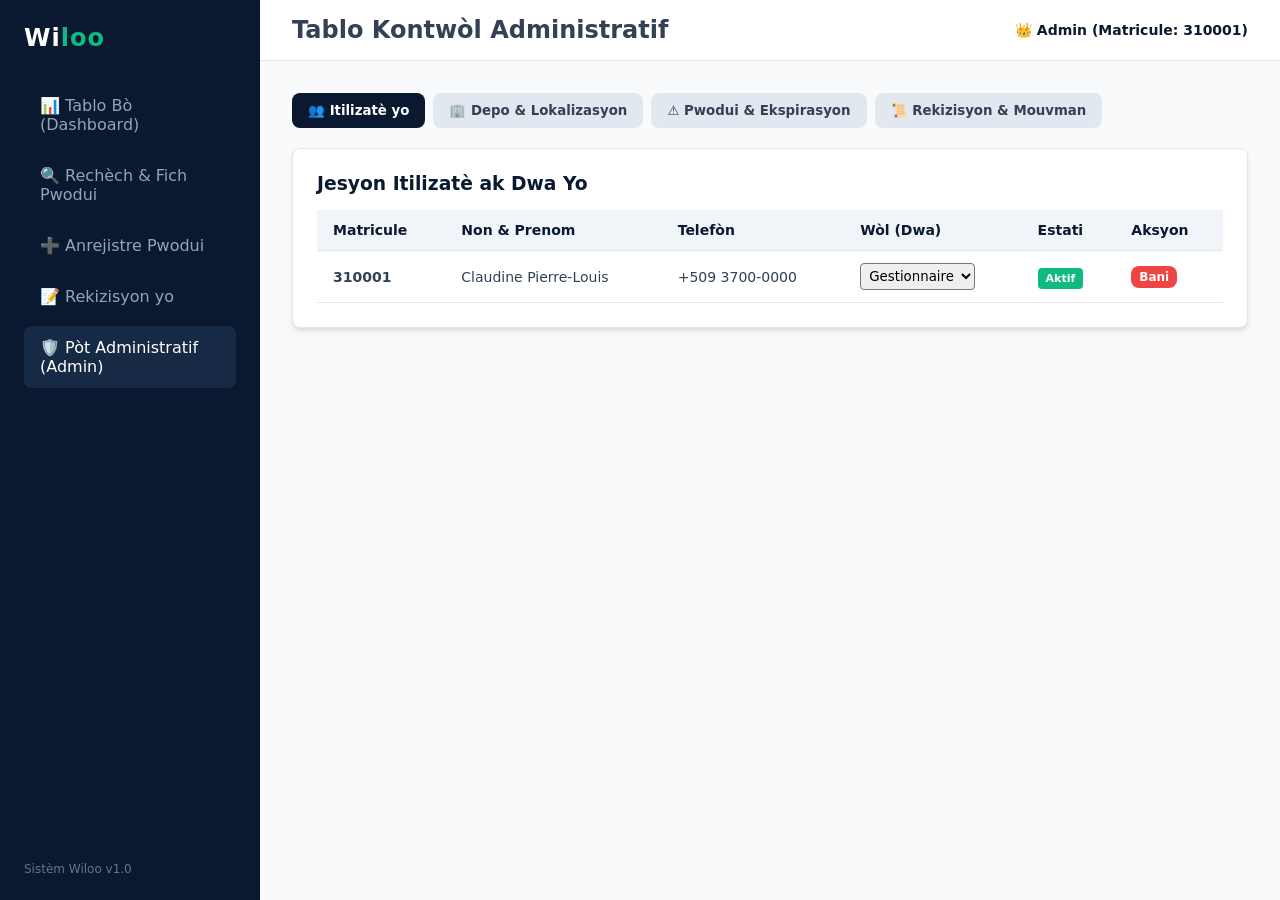
==== admin.html @ 1628a0ec "Create admin.html for administrative panel Added a complete HTML structure for the administrative pa" ====
<!DOCTYPE html>
<html lang="ht">
<head>
    <meta charset="UTF-8">
    <meta name="viewport" content="width=device-width, initial-scale=1.0">
    <title>Wiloo - Tablo Kontwòl Administratif (Admin Panel)</title>
    <link rel="stylesheet" href="assets/css/style.css">
    <style>
        .admin-section { margin-bottom: 32px; }
        .badge-active { background-color: var(--accent-green); color: white; padding: 4px 8px; border-radius: 4px; font-size: 11px; font-weight: 600; }
        .badge-banned { background-color: var(--danger-red); color: white; padding: 4px 8px; border-radius: 4px; font-size: 11px; font-weight: 600; }
        .tab-buttons { display: flex; gap: 8px; margin-bottom: 20px; flex-wrap: wrap; }
        .tab-btn { background-color: var(--border-color); color: var(--text-main); border: none; padding: 10px 16px; border-radius: var(--radius); cursor: pointer; font-weight: 600; }
        .tab-btn.active { background-color: var(--primary-navy); color: white; }
    </style>
</head>
<body>

    <!-- SIDEBAR -->
    <aside>
        <div class="logo-area">
            <h1>Wi<span>loo</span></h1>
            <nav>
                <a href="index.html">📊 Tablo Bò (Dashboard)</a>
                <a href="produit.html">🔍 Rechèch & Fich Pwodui</a>
                <a href="nouvo-pwodui.html">➕ Anrejistre Pwodui</a>
                <a href="requisitions.html">📝 Rekizisyon yo</a>
                <a href="admin.html" class="active">🛡️ Pòt Administratif (Admin)</a>
            </nav>
        </div>
        <div class="user-footer" style="font-size: 12px; color: #64748B;">
            Sistèm Wiloo v1.0
        </div>
    </aside>

    <!-- MAIN SECTION -->
    <main>
        <header>
            <h2>Tablo Kontwòl Administratif</h2>
            <div class="user-profile">
                👑 Admin (Matricule: 310001)
            </div>
        </header>

        <div class="content-body">
            
            <!-- MENU 3N 3ONGLET POU EVITE TÈP PAJ -->
            <div class="tab-buttons">
                <button class="tab-btn active" onclick="chanjeTab(event, 'usersTab')">👥 Itilizatè yo</button>
                <button class="tab-btn" onclick="chanjeTab(event, 'localisationsTab')">🏢 Depo & Lokalizasyon</button>
                <button class="tab-btn" onclick="chanjeTab(event, 'produitsTab')">⚠️ Pwodui & Ekspirasyon</button>
                <button class="tab-btn" onclick="chanjeTab(event, 'suiviTab')">📜 Rekizisyon & Mouvman</button>
            </div>

            <!-- 1. TAB ITILIZATÈ YO -->
            <div id="usersTab" class="admin-tab-content">
                <div class="card">
                    <h3 style="color: var(--primary-navy); margin-bottom: 16px;">Jesyon Itilizatè ak Dwa Yo</h3>
                    <table>
                        <thead>
                            <tr>
                                <th>Matricule</th>
                                <th>Non & Prenom</th>
                                <th>Telefòn</th>
                                <th>Wòl (Dwa)</th>
                                <th>Estati</th>
                                <th>Aksyon</th>
                            </tr>
                        </thead>
                        <tbody>
                            <tr>
                                <td><strong>310001</strong></td>
                                <td>Claudine Pierre-Louis</td>
                                <td>+509 3700-0000</td>
                                <td><select style="padding: 4px; border-radius: 4px;"><option>Admin</option><option selected>Gestionnaire</option><option>Magasinier</option></select></td>
                                <td><span class="badge-active">Aktif</span></td>
                                <td>
                                    <button class="btn" style="background-color: var(--danger-red); color: white; padding: 4px 8px; font-size: 12px;">Bani</button>
                                </td>
                            </tr>
                        </tbody>
                    </table>
                </div>
            </div>

            <!-- 2. TAB LOKALIZASYON / DEPO -->
            <div id="localisationsTab" class="admin-tab-content" style="display: none;">
                <div class="card">
                    <h3 style="color: var(--primary-navy); margin-bottom: 16px;">Kontwòl Depo ak Zòn Stockaj</h3>
                    
                    <div style="margin-bottom: 20px; display: flex; gap: 12px;">
                        <input type="text" placeholder="Non nouvo depo a..." style="padding: 8px; border-radius: var(--radius); border: 1px solid var(--border-color); flex: 1;">
                        <button class="btn btn-primary">+ Ajoute yon Depo</button>
                    </div>

                    <table>
                        <thead>
                            <tr>
                                <th>ID</th>
                                <th>Non Depo / Lokalizasyon</th>
                                <th>Tip Zòn</th>
                                <th>Aksyon</th>
                            </tr>
                        </thead>
                        <tbody>
                            <tr>
                                <td>1</td>
                                <td>Depo Prensipal A</td>
                                <td>Depot</td>
                                <td>
                                    <button class="btn" style="background-color: var(--danger-red); color: white; padding: 4px 8px; font-size: 12px;">Enfim / Bani Depo</button>
                                </td>
                            </tr>
                            <tr>
                                <td>2</td>
                                <td>Pwen Vant Caisse</td>
                                <td>Zone Transit</td>
                                <td>
                                    <button class="btn" style="background-color: var(--danger-red); color: white; padding: 4px 8px; font-size: 12px;">Enfim / Bani Depo</button>
                                </td>
                            </tr>
                        </tbody>
                    </table>
                </div>
            </div>

            <!-- 3. TAB PWODUI & EKSPIRASYON -->
            <div id="produitsTab" class="admin-tab-content" style="display: none;">
                <div class="card">
                    <h3 style="color: var(--primary-navy); margin-bottom: 16px;">Pwodui ki Ekspire & Kontwòl Katalog</h3>
                    <p style="color: var(--danger-red); font-size: 13px; margin-bottom: 16px;">⚠️ Lis pwodui sa yo depase dat peremption yo oswa prèt pou ekspire:</p>
                    
                    <table>
                        <thead>
                            <tr>
                                <th>Kòd Pwodui</th>
                                <th>Non Pwodui</th>
                                <th>Nimewo Lot</th>
                                <th>Dat Ekspirasyon</th>
                                <th>Aksyon Administratif</th>
                            </tr>
                        </thead>
                        <tbody>
                            <tr>
                                <td><strong>MED-2026-0002</strong></td>
                                <td>Paracetamol Bwat</td>
                                <td>LOT-EXP-88</td>
                                <td style="color: var(--danger-red); font-weight: 700;">2026-01-10 (Ekspire)</td>
                                <td>
                                    <button class="btn" style="background-color: var(--danger-red); color: white; padding: 4px 8px; font-size: 12px;">Retire / Delete Pwodui</button>
                                </td>
                            </tr>
                        </tbody>
                    </table>
                </div>
            </div>

            <!-- 4. TAB REKIZISYON AK MOUVMAN -->
            <div id="suiviTab" class="admin-tab-content" style="display: none;">
                <div class="card" style="margin-bottom: 24px;">
                    <h3 style="color: var(--primary-navy); margin-bottom: 16px;">Rekizisyon ki Fèt yo</h3>
                    <table>
                        <thead>
                            <tr>
                                <th>N° Rekizisyon</th>
                                <th>Moun ki Mande l</th>
                                <th>Dat Demann</th>
                                <th>Estati</th>
                            </tr>
                        </thead>
                        <tbody>
                            <tr>
                                <td>REQ-2026-0001</td>
                                <td>310001 - Claudine</td>
                                <td>2026-06-07</td>
                                <td><span style="color: #D97706; font-weight: 600;">An Attant</span></td>
                            </tr>
                        </tbody>
                    </table>
                </div>

                <div class="card">
                    <h3 style="color: var(--primary-navy); margin-bottom: 16px;">Istwa Mouvman Stock yo (Traçabilité)</h3>
                    <table>
                        <thead>
                            <tr>
                                <th>ID Atik</th>
                                <th>Tip Mouvman</th>
                                <th>Kantite</th>
                                <th>Dat ak Lè</th>
                            </tr>
                        </thead>
                        <tbody>
                            <tr>
                                <td>MAN-2026-0001</td>
                                <td><span style="color: var(--accent-green); font-weight: 600;">ENTREE</span></td>
                                <td>100 Sak</td>
                                <td>2026-06-01 14:30</td>
                            </tr>
                        </tbody>
                    </table>
                </div>
            </div>

        </div>
    </main>

    <!-- SCRIPT POU CHANJE ONGLET YO -->
    <script>
        function chanjeTab(evt, tabName) {
            const contents = document.getElementsByClassName("admin-tab-content");
            for (let i = 0; i < contents.length; i++) {
                contents[i].style.display = "none";
            }
            const buttons = document.getElementsByClassName("tab-btn");
            for (let i = 0; i < buttons.length; i++) {
                buttons[i].className = buttons[i].className.replace(" active", "");
            }
            document.getElementById(tabName).style.display = "block";
            evt.currentTarget.className += " active";
        }
    </script>
</body>
</html>
---- assets/css/style.css ----
/* ===================================================================
   WILOO DESIGN SYSTEM & UX STANDARDS
   =================================================================== */

:root {
    --primary-navy: #0A192F;      /* Bleu Marine Prensipal */
    --secondary-navy: #172A45;    /* Bleu Marine Dòmi / Hover */
    --accent-green: #10B981;      /* Vèt Endikatè & Siksè */
    --accent-green-hover: #059669;
    --bg-light: #F8FAFC;          /* Blan / Gris trè klè pou Background */
    --card-bg: #FFFFFF;           /* Blan Pòp pou Kat ak Tablo */
    --text-main: #334155;         /* Tèks nòmal (Dark Slate) */
    --text-muted: #64748B;        /* Tèks segondè */
    --danger-red: #EF4444;        /* Pou alèt oswa anilasyon */
    --border-color: #E2E8F0;
    --radius: 8px;
    --shadow: 0 4px 6px -1px rgba(0, 0, 0, 0.1), 0 2px 4px -1px rgba(0, 0, 0, 0.06);
}

* {
    box-sizing: border-box;
    margin: 0;
    padding: 0;
    font-family: 'Segoe UI', system-ui, -apple-system, sans-serif;
}

body {
    background-color: var(--bg-light);
    color: var(--text-main);
    display: flex;
    height: 100vh;
    overflow: hidden;
}

/* --- SIDEBAR (Navigasyon an Bèf) --- */
aside {
    width: 260px;
    background-color: var(--primary-navy);
    color: #FFFFFF;
    display: flex;
    flex-direction: column;
    justify-content: space-between;
    padding: 24px;
}

aside .logo-area h1 {
    font-size: 24px;
    font-weight: 700;
    letter-spacing: 1px;
    color: #FFFFFF;
    margin-bottom: 32px;
}

aside .logo-area h1 span {
    color: var(--accent-green);
}

aside nav a {
    display: flex;
    align-items: center;
    gap: 12px;
    color: #94A3B8;
    text-decoration: none;
    padding: 12px 16px;
    border-radius: var(--radius);
    margin-bottom: 8px;
    font-weight: 500;
    transition: all 0.2s ease;
}

aside nav a:hover, aside nav a.active {
    background-color: var(--secondary-navy);
    color: #FFFFFF;
}

/* --- MAIN CONTENT AREA --- */
main {
    flex: 1;
    display: flex;
    flex-direction: column;
    overflow-y: auto;
}

header {
    background-color: var(--card-bg);
    padding: 16px 32px;
    border-bottom: 1px solid var(--border-color);
    display: flex;
    justify-content: space-between;
    align-items: center;
}

header .user-profile {
    font-size: 14px;
    font-weight: 600;
    color: var(--primary-navy);
}

.content-body {
    padding: 32px;
}

/* --- BUTTONS & CONTROLS (UX Focus) --- */
.btn {
    display: inline-flex;
    align-items: center;
    justify-content: center;
    gap: 8px;
    padding: 10px 20px;
    font-size: 14px;
    font-weight: 600;
    border-radius: var(--radius);
    border: none;
    cursor: pointer;
    transition: background-color 0.2s;
}

.btn-primary {
    background-color: var(--accent-green);
    color: #FFFFFF;
}

.btn-primary:hover {
    background-color: var(--accent-green-hover);
}

.btn-navy {
    background-color: var(--primary-navy);
    color: #FFFFFF;
}

.btn-navy:hover {
    background-color: var(--secondary-navy);
}

/* --- TABLES & CARDS --- */
.card {
    background-color: var(--card-bg);
    border-radius: var(--radius);
    box-shadow: var(--shadow);
    padding: 24px;
    border: 1px solid var(--border-color);
}

table {
    width: 100%;
    border-collapse: collapse;
    margin-top: 16px;
}

th, td {
    padding: 12px 16px;
    text-align: left;
    border-bottom: 1px solid var(--border-color);
    font-size: 14px;
}

th {
    background-color: #F1F5F9;
    color: var(--primary-navy);
    font-weight: 600;
}
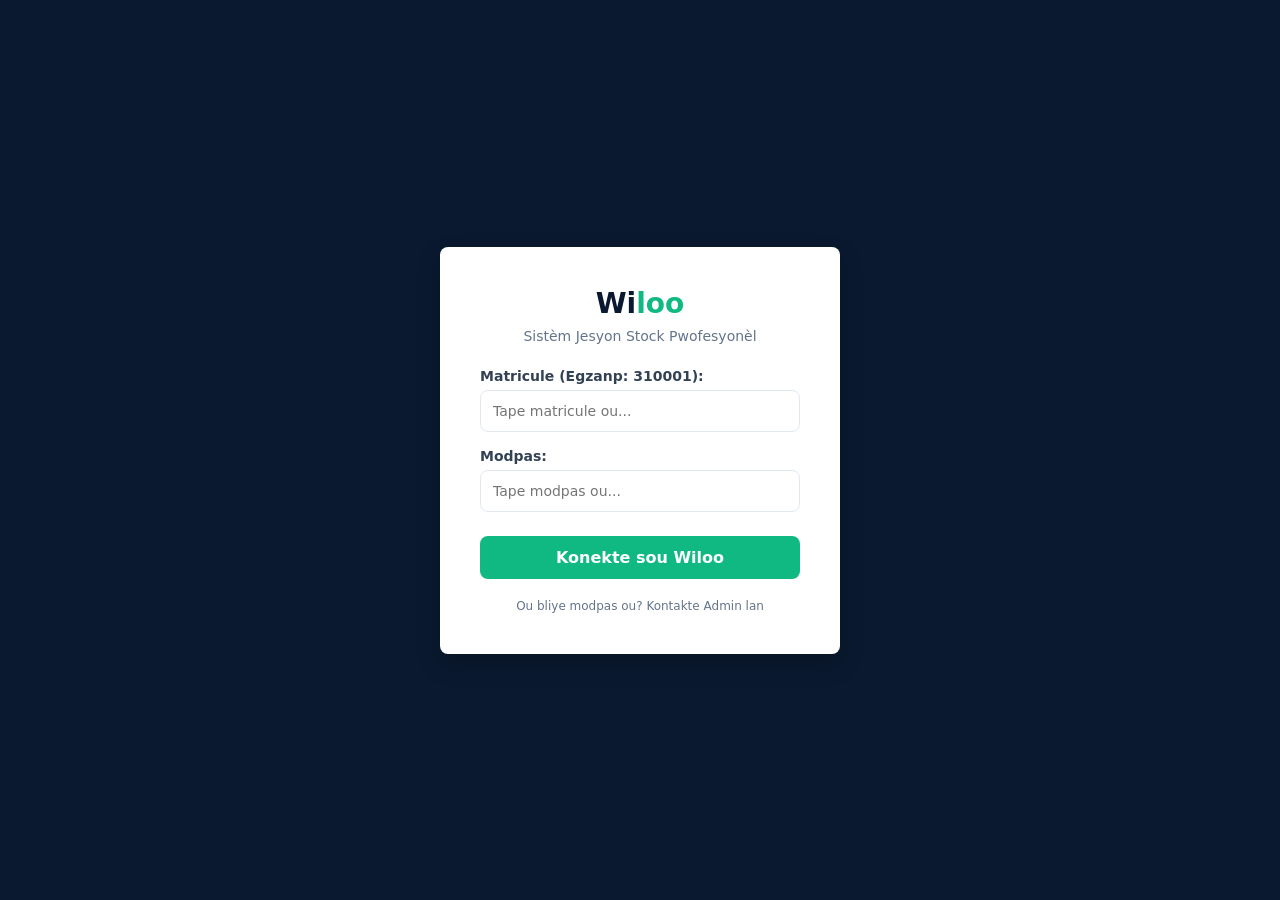
==== commit 0229f66f: "Update admin.html" ====
--- a/admin.html
+++ b/admin.html
@@ -3,10 +3,9 @@
 <head>
     <meta charset="UTF-8">
     <meta name="viewport" content="width=device-width, initial-scale=1.0">
-    <title>Wiloo - Tablo Kontwòl Administratif (Admin Panel)</title>
+    <title>Wiloo - Pòt Administratif (Admin)</title>
     <link rel="stylesheet" href="assets/css/style.css">
     <style>
-        .admin-section { margin-bottom: 32px; }
         .badge-active { background-color: var(--accent-green); color: white; padding: 4px 8px; border-radius: 4px; font-size: 11px; font-weight: 600; }
         .badge-banned { background-color: var(--danger-red); color: white; padding: 4px 8px; border-radius: 4px; font-size: 11px; font-weight: 600; }
         .tab-buttons { display: flex; gap: 8px; margin-bottom: 20px; flex-wrap: wrap; }
@@ -22,10 +21,10 @@
             <h1>Wi<span>loo</span></h1>
             <nav>
                 <a href="index.html">📊 Tablo Bò (Dashboard)</a>
-                <a href="produit.html">🔍 Rechèch & Fich Pwodui</a>
+                <a href="produit.html">🔍 Rechèch & Liste Pwodui</a>
                 <a href="nouvo-pwodui.html">➕ Anrejistre Pwodui</a>
                 <a href="requisitions.html">📝 Rekizisyon yo</a>
-                <a href="admin.html" class="active">🛡️ Pòt Administratif (Admin)</a>
+                <a href="admin.html" class="active">🛡️ Admin</a>
             </nav>
         </div>
         <div class="user-footer" style="font-size: 12px; color: #64748B;">
@@ -38,165 +37,79 @@
         <header>
             <h2>Tablo Kontwòl Administratif</h2>
             <div class="user-profile">
-                👑 Admin (Matricule: 310001)
+                👑 Admin
             </div>
         </header>
 
         <div class="content-body">
             
-            <!-- MENU 3N 3ONGLET POU EVITE TÈP PAJ -->
             <div class="tab-buttons">
-                <button class="tab-btn active" onclick="chanjeTab(event, 'usersTab')">👥 Itilizatè yo</button>
+                <button class="tab-btn active" onclick="chanjeTab(event, 'produitsTab')">📦 Liste Pwodui & Ekspirasyon</button>
+                <button class="tab-btn" onclick="chanjeTab(event, 'usersTab')">👥 Itilizatè yo</button>
                 <button class="tab-btn" onclick="chanjeTab(event, 'localisationsTab')">🏢 Depo & Lokalizasyon</button>
-                <button class="tab-btn" onclick="chanjeTab(event, 'produitsTab')">⚠️ Pwodui & Ekspirasyon</button>
-                <button class="tab-btn" onclick="chanjeTab(event, 'suiviTab')">📜 Rekizisyon & Mouvman</button>
             </div>
 
-            <!-- 1. TAB ITILIZATÈ YO -->
-            <div id="usersTab" class="admin-tab-content">
+            <!-- 1. TAB PWODUI (LISTE REYÈL SOTI NAN SQL) -->
+            <div id="produitsTab" class="admin-tab-content">
                 <div class="card">
-                    <h3 style="color: var(--primary-navy); margin-bottom: 16px;">Jesyon Itilizatè ak Dwa Yo</h3>
+                    <h3 style="color: var(--primary-navy); margin-bottom: 16px;">Liste Tout Pwodui nan Baz Done a</h3>
+                    <table>
+                        <thead>
+                            <tr>
+                                <th>Kòd Pwodui</th>
+                                <th>Non Pwodui</th>
+                                <th>Stock</th>
+                                <th>Nimewo Lot</th>
+                                <th>Dat Ekspirasyon</th>
+                                <th>Aksyon</th>
+                            </tr>
+                        </thead>
+                        <tbody id="listeProduitsTbody">
+                            <tr><td colspan="6">K ap chaje pwodui yo soti nan Neon SQL...</td></tr>
+                        </tbody>
+                    </table>
+                </div>
+            </div>
+
+            <!-- 2. TAB ITILIZATÈ -->
+            <div id="usersTab" class="admin-tab-content" style="display: none;">
+                <div class="card">
+                    <h3 style="color: var(--primary-navy); margin-bottom: 16px;">Jesyon Itilizatè yo</h3>
                     <table>
                         <thead>
                             <tr>
                                 <th>Matricule</th>
                                 <th>Non & Prenom</th>
-                                <th>Telefòn</th>
-                                <th>Wòl (Dwa)</th>
+                                <th>Wòl</th>
                                 <th>Estati</th>
                                 <th>Aksyon</th>
                             </tr>
                         </thead>
-                        <tbody>
-                            <tr>
-                                <td><strong>310001</strong></td>
-                                <td>Claudine Pierre-Louis</td>
-                                <td>+509 3700-0000</td>
-                                <td><select style="padding: 4px; border-radius: 4px;"><option>Admin</option><option selected>Gestionnaire</option><option>Magasinier</option></select></td>
-                                <td><span class="badge-active">Aktif</span></td>
-                                <td>
-                                    <button class="btn" style="background-color: var(--danger-red); color: white; padding: 4px 8px; font-size: 12px;">Bani</button>
-                                </td>
-                            </tr>
+                        <tbody id="listeUsersTbody">
+                            <tr><td colspan="5">K ap chaje itilizatè yo...</td></tr>
                         </tbody>
                     </table>
                 </div>
             </div>
 
-            <!-- 2. TAB LOKALIZASYON / DEPO -->
+            <!-- 3. TAB DEPO -->
             <div id="localisationsTab" class="admin-tab-content" style="display: none;">
                 <div class="card">
-                    <h3 style="color: var(--primary-navy); margin-bottom: 16px;">Kontwòl Depo ak Zòn Stockaj</h3>
-                    
+                    <h3 style="color: var(--primary-navy); margin-bottom: 16px;">Kontwòl Depo yo</h3>
                     <div style="margin-bottom: 20px; display: flex; gap: 12px;">
-                        <input type="text" placeholder="Non nouvo depo a..." style="padding: 8px; border-radius: var(--radius); border: 1px solid var(--border-color); flex: 1;">
-                        <button class="btn btn-primary">+ Ajoute yon Depo</button>
+                        <input type="text" id="newDepoInput" placeholder="Non nouvo depo a..." style="padding: 8px; border-radius: var(--radius); border: 1px solid var(--border-color); flex: 1;">
+                        <button class="btn btn-primary" id="btnAddDepo">+ Ajoute yon Depo</button>
                     </div>
-
                     <table>
                         <thead>
                             <tr>
                                 <th>ID</th>
-                                <th>Non Depo / Lokalizasyon</th>
-                                <th>Tip Zòn</th>
+                                <th>Non Depo</th>
                                 <th>Aksyon</th>
                             </tr>
                         </thead>
-                        <tbody>
-                            <tr>
-                                <td>1</td>
-                                <td>Depo Prensipal A</td>
-                                <td>Depot</td>
-                                <td>
-                                    <button class="btn" style="background-color: var(--danger-red); color: white; padding: 4px 8px; font-size: 12px;">Enfim / Bani Depo</button>
-                                </td>
-                            </tr>
-                            <tr>
-                                <td>2</td>
-                                <td>Pwen Vant Caisse</td>
-                                <td>Zone Transit</td>
-                                <td>
-                                    <button class="btn" style="background-color: var(--danger-red); color: white; padding: 4px 8px; font-size: 12px;">Enfim / Bani Depo</button>
-                                </td>
-                            </tr>
-                        </tbody>
-                    </table>
-                </div>
-            </div>
-
-            <!-- 3. TAB PWODUI & EKSPIRASYON -->
-            <div id="produitsTab" class="admin-tab-content" style="display: none;">
-                <div class="card">
-                    <h3 style="color: var(--primary-navy); margin-bottom: 16px;">Pwodui ki Ekspire & Kontwòl Katalog</h3>
-                    <p style="color: var(--danger-red); font-size: 13px; margin-bottom: 16px;">⚠️ Lis pwodui sa yo depase dat peremption yo oswa prèt pou ekspire:</p>
-                    
-                    <table>
-                        <thead>
-                            <tr>
-                                <th>Kòd Pwodui</th>
-                                <th>Non Pwodui</th>
-                                <th>Nimewo Lot</th>
-                                <th>Dat Ekspirasyon</th>
-                                <th>Aksyon Administratif</th>
-                            </tr>
-                        </thead>
-                        <tbody>
-                            <tr>
-                                <td><strong>MED-2026-0002</strong></td>
-                                <td>Paracetamol Bwat</td>
-                                <td>LOT-EXP-88</td>
-                                <td style="color: var(--danger-red); font-weight: 700;">2026-01-10 (Ekspire)</td>
-                                <td>
-                                    <button class="btn" style="background-color: var(--danger-red); color: white; padding: 4px 8px; font-size: 12px;">Retire / Delete Pwodui</button>
-                                </td>
-                            </tr>
-                        </tbody>
-                    </table>
-                </div>
-            </div>
-
-            <!-- 4. TAB REKIZISYON AK MOUVMAN -->
-            <div id="suiviTab" class="admin-tab-content" style="display: none;">
-                <div class="card" style="margin-bottom: 24px;">
-                    <h3 style="color: var(--primary-navy); margin-bottom: 16px;">Rekizisyon ki Fèt yo</h3>
-                    <table>
-                        <thead>
-                            <tr>
-                                <th>N° Rekizisyon</th>
-                                <th>Moun ki Mande l</th>
-                                <th>Dat Demann</th>
-                                <th>Estati</th>
-                            </tr>
-                        </thead>
-                        <tbody>
-                            <tr>
-                                <td>REQ-2026-0001</td>
-                                <td>310001 - Claudine</td>
-                                <td>2026-06-07</td>
-                                <td><span style="color: #D97706; font-weight: 600;">An Attant</span></td>
-                            </tr>
-                        </tbody>
-                    </table>
-                </div>
-
-                <div class="card">
-                    <h3 style="color: var(--primary-navy); margin-bottom: 16px;">Istwa Mouvman Stock yo (Traçabilité)</h3>
-                    <table>
-                        <thead>
-                            <tr>
-                                <th>ID Atik</th>
-                                <th>Tip Mouvman</th>
-                                <th>Kantite</th>
-                                <th>Dat ak Lè</th>
-                            </tr>
-                        </thead>
-                        <tbody>
-                            <tr>
-                                <td>MAN-2026-0001</td>
-                                <td><span style="color: var(--accent-green); font-weight: 600;">ENTREE</span></td>
-                                <td>100 Sak</td>
-                                <td>2026-06-01 14:30</td>
-                            </tr>
+                        <tbody id="listeDepotsTbody">
+                            <tr><td colspan="3">K ap chaje depo yo...</td></tr>
                         </tbody>
                     </table>
                 </div>
@@ -205,20 +118,65 @@
         </div>
     </main>
 
-    <!-- SCRIPT POU CHANJE ONGLET YO -->
-    <script>
-        function chanjeTab(evt, tabName) {
-            const contents = document.getElementsByClassName("admin-tab-content");
-            for (let i = 0; i < contents.length; i++) {
-                contents[i].style.display = "none";
+    <!-- SCRIPT KONEKSYON AK NEON SQL -->
+    <script src="assets/js/app.js"></script>
+    <script type="module">
+        import { runQuery } from './assets/js/db.js';
+
+        // Lè paj la ouvri, fè SELECT pou ranpli tablo yo
+        document.addEventListener("DOMContentLoaded", async function() {
+            await chajeProduits();
+            await chajeUsers();
+            await chajeDepots();
+        });
+
+        // 1. SELECT POU LISTE PWODUI YO
+        async function chajeProduits() {
+            const tbody = document.getElementById("listeProduitsTbody");
+            const data = await runQuery("SELECT code_produit, nom_article, stock_actuel, numero_lot, date_peremption FROM products ORDER BY id DESC;");
+            
+            if (data && data.length > 0) {
+                tbody.innerHTML = "";
+                data.forEach(p => {
+                    const isExpired = p.date_peremption && new Date(p.date_peremption) < new Date();
+                    tbody.innerHTML += `
+                        <tr>
+                            <td><strong>${p.code_produit || 'N/A'}</strong></td>
+                            <td>${p.nom_article}</td>
+                            <td>${p.stock_actuel}</td>
+                            <td>${p.numero_lot || '-'}</td>
+                            <td style="${isExpired ? 'color: var(--danger-red); font-weight:bold;' : ''}">${p.date_peremption || 'N/A'} ${isExpired ? '(Ekspire)' : ''}</td>
+                            <td>
+                                <button onclick="deleteProduct('${p.code_produit}')" class="btn" style="background-color: var(--danger-red); color: white; padding: 4px 8px; font-size: 12px;">Retire / Delete</button>
+                            </td>
+                        </tr>
+                    `;
+                });
+            } else {
+                tbody.innerHTML = "<tr><td colspan='6'>Pa gen okenn pwodui nan baz done a kounye a.</td></tr>";
             }
-            const buttons = document.getElementsByClassName("tab-btn");
-            for (let i = 0; i < buttons.length; i++) {
-                buttons[i].className = buttons[i].className.replace(" active", "");
+        }
+
+        // 2. SELECT POU LISTE ITILIZATÈ YO
+        async function chajeUsers() {
+            const tbody = document.getElementById("listeUsersTbody");
+            const users = await runQuery("SELECT matricule, nom, prenom, role, statut FROM users;");
+            if (users && users.length > 0) {
+                tbody.innerHTML = "";
+                users.forEach(u => {
+                    tbody.innerHTML += `
+                        <tr>
+                            <td><strong>${u.matricule}</strong></td>
+                            <td>${u.prenom} ${u.nom}</td>
+                            <td>${u.role}</td>
+                            <td><span class="badge-${u.statut === 'Actif' ? 'active' : 'banned'}">${u.statut}</span></td>
+                            <td><button class="btn" style="background-color: var(--danger-red); color: white; padding: 4px 8px; font-size: 12px;">Bani</button></td>
+                        </tr>
+                    `;
+                });
+            } else {
+                tbody.innerHTML = "<tr><td colspan='5'>Pa gen itilizatè anrejistre.</td></tr>";
             }
-            document.getElementById(tabName).style.display = "block";
-            evt.currentTarget.className += " active";
         }
-    </script>
-</body>
-</html>
+
+        // 3. SELECT POU LISTE DEPO
